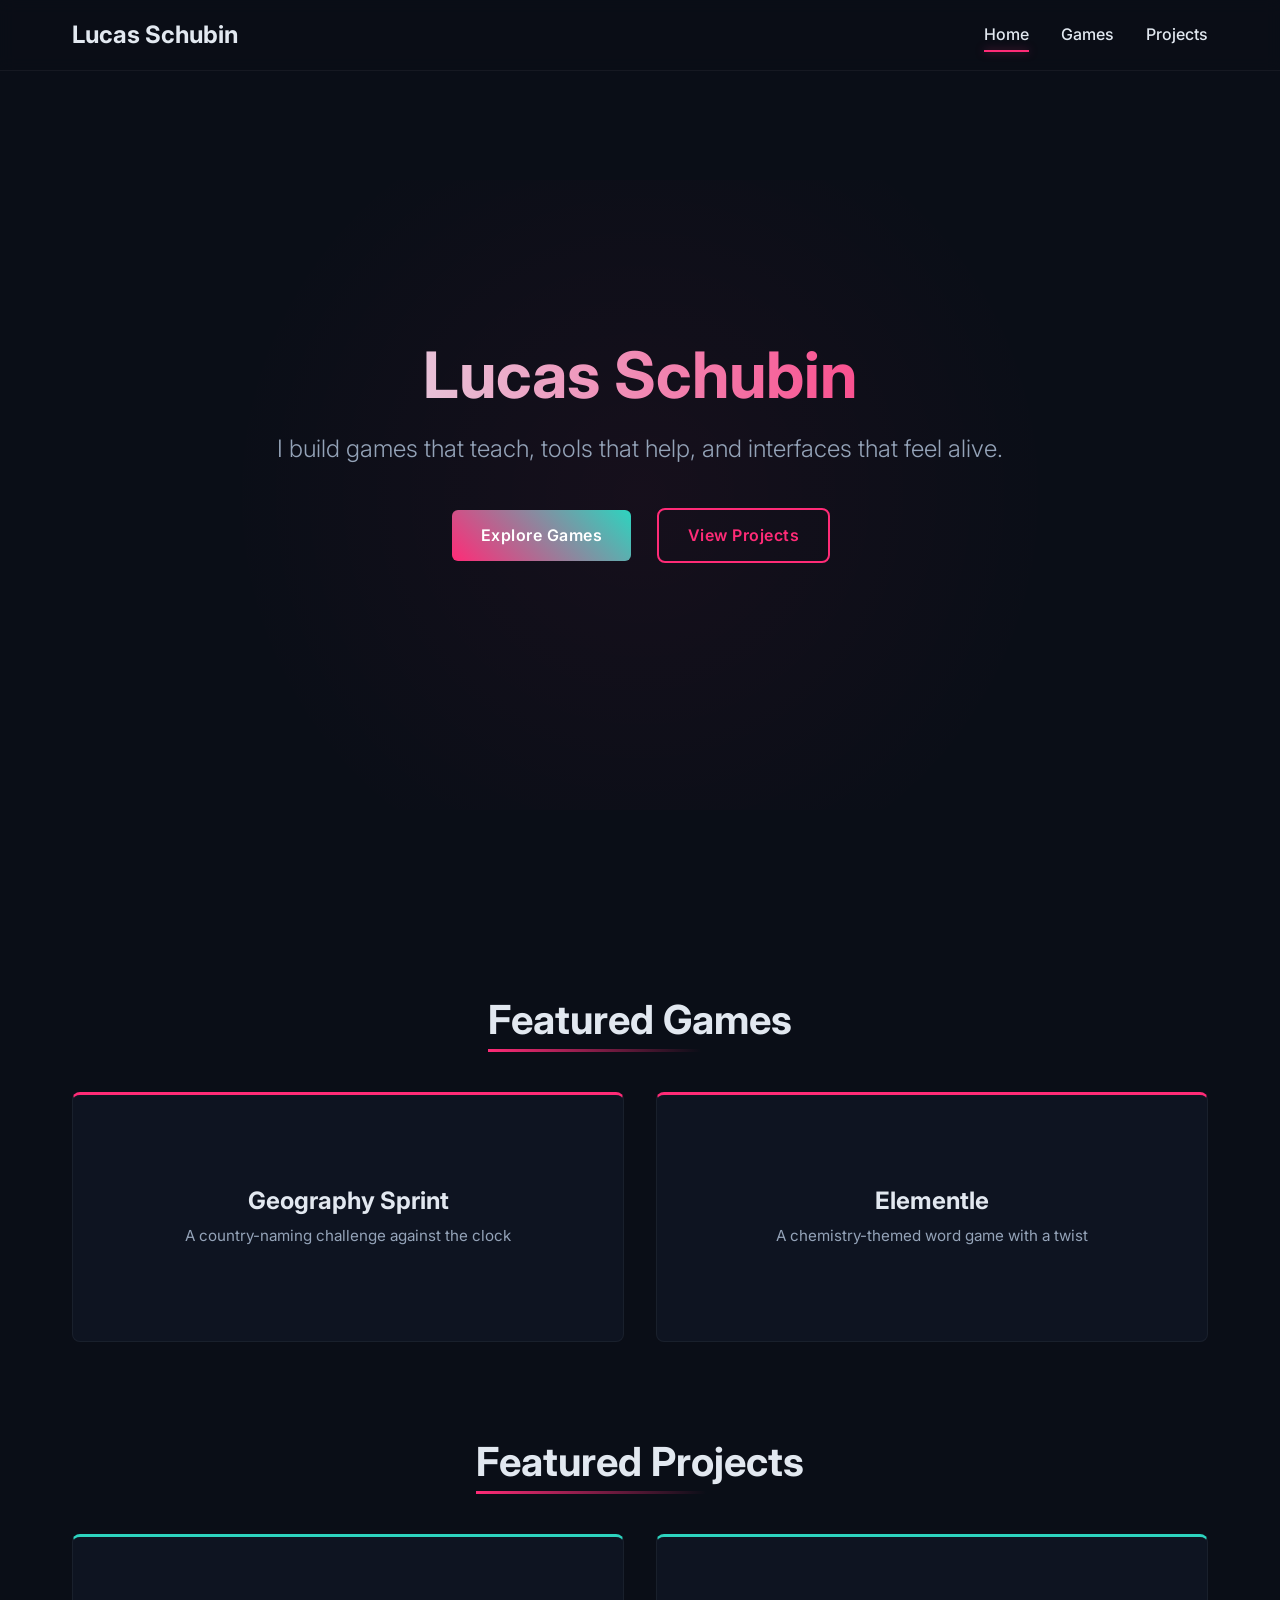
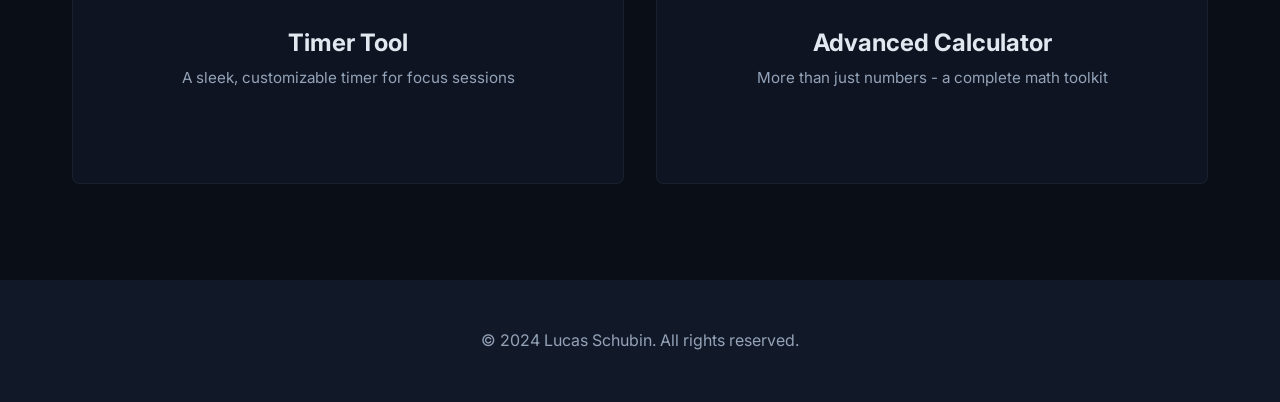
==== public/index.html @ c60bad05 "Initial commit: added homepage structure and design files" ====
<!DOCTYPE html>
<html lang="en">
<head>
    <meta charset="UTF-8">
    <meta name="viewport" content="width=device-width, initial-scale=1.0">
    <title>Lucas Schubin | Portfolio</title>
    <link rel="stylesheet" href="style.css">
    <link rel="preconnect" href="https://fonts.googleapis.com">
    <link rel="preconnect" href="https://fonts.gstatic.com" crossorigin>
    <link href="https://fonts.googleapis.com/css2?family=Inter:wght@300;400;600;700&family=JetBrains+Mono:wght@400;700&display=swap" rel="stylesheet">
</head>
<body>
    <header class="nav-container">
        <nav class="main-nav">
            <div class="logo">
                <a href="index.html">Lucas Schubin</a>
            </div>
            <ul class="nav-links">
                <li><a href="index.html" class="active">Home</a></li>
                <li><a href="games/index.html">Games</a></li>
                <li><a href="projects/index.html">Projects</a></li>
            </ul>
        </nav>
    </header>

    <main>
        <section class="hero-section">
            <div class="hero-content reveal-element">
                <h1>Lucas Schubin</h1>
                <p class="tagline">I build games that teach, tools that help, and interfaces that feel alive.</p>
                <div class="cta-buttons">
                    <a href="games/index.html" class="cta-button primary">Explore Games</a>
                    <a href="projects/index.html" class="cta-button secondary">View Projects</a>
                </div>
            </div>
        </section>

        <section class="featured-section reveal-element">
            <h2>Featured Games</h2>
            <div class="tiles-container">
                <a href="games/geography/" class="tile game-tile" data-title="Geography Sprint">
                    <div class="tile-content">
                        <h3>Geography Sprint</h3>
                        <p>A country-naming challenge against the clock</p>
                    </div>
                    <div class="code-reveal"></div>
                </a>
                <a href="games/elementle/" class="tile game-tile" data-title="Elementle">
                    <div class="tile-content">
                        <h3>Elementle</h3>
                        <p>A chemistry-themed word game with a twist</p>
                    </div>
                    <div class="code-reveal"></div>
                </a>
            </div>
        </section>

        <section class="featured-section reveal-element">
            <h2>Featured Projects</h2>
            <div class="tiles-container">
                <a href="projects/timer/" class="tile project-tile" data-title="Timer Tool">
                    <div class="tile-content">
                        <h3>Timer Tool</h3>
                        <p>A sleek, customizable timer for focus sessions</p>
                    </div>
                    <div class="code-reveal"></div>
                </a>
                <a href="projects/calculator/" class="tile project-tile" data-title="Advanced Calculator">
                    <div class="tile-content">
                        <h3>Advanced Calculator</h3>
                        <p>More than just numbers - a complete math toolkit</p>
                    </div>
                    <div class="code-reveal"></div>
                </a>
            </div>
        </section>
    </main>

    <footer class="reveal-element">
        <p>&copy; 2024 Lucas Schubin. All rights reserved.</p>
    </footer>

    <script src="scripts.js"></script>
</body>
</html>
---- public/style.css ----
:root {
    --bg-color: #0a0e17;
    --bg-color-alt: #111827;
    --text-color: #e2e8f0;
    --text-muted: #94a3b8;
    --accent-color: #ff2b77;
    --accent-glow: rgba(255, 43, 119, 0.5);
    --accent-secondary: #2dd4bf;
    --nav-bg: rgba(10, 14, 23, 0.8);
    --border-radius: 8px;
    --card-bg: rgba(17, 24, 39, 0.7);
    --card-hover: rgba(30, 41, 59, 0.8);
    --transition-speed: 0.3s;
}

* {
    margin: 0;
    padding: 0;
    box-sizing: border-box;
}

body {
    font-family: 'Inter', sans-serif;
    background-color: var(--bg-color);
    color: var(--text-color);
    line-height: 1.6;
    overflow-x: hidden;
}

h1, h2, h3 {
    font-weight: 700;
    line-height: 1.2;
}

a {
    text-decoration: none;
    color: inherit;
    transition: color var(--transition-speed) ease;
}

/* Navigation */
.nav-container {
    position: fixed;
    top: 0;
    left: 0;
    width: 100%;
    z-index: 100;
    background-color: var(--nav-bg);
    backdrop-filter: blur(8px);
    border-bottom: 1px solid rgba(255, 255, 255, 0.05);
}

.main-nav {
    display: flex;
    justify-content: space-between;
    align-items: center;
    max-width: 1200px;
    margin: 0 auto;
    padding: 1rem 2rem;
}

.logo a {
    font-size: 1.5rem;
    font-weight: 700;
    color: var(--text-color);
    position: relative;
}

.logo a::after {
    content: '';
    position: absolute;
    width: 0;
    height: 2px;
    bottom: -4px;
    left: 0;
    background-color: var(--accent-color);
    box-shadow: 0 0 8px var(--accent-glow);
    transition: width var(--transition-speed) ease;
}

.logo a:hover::after {
    width: 100%;
}

.nav-links {
    display: flex;
    list-style: none;
    gap: 2rem;
}

.nav-links a {
    position: relative;
    padding-bottom: 4px;
    font-weight: 500;
}

.nav-links a::after {
    content: '';
    position: absolute;
    width: 0;
    height: 2px;
    bottom: -4px;
    left: 0;
    background-color: var(--accent-color);
    box-shadow: 0 0 8px var(--accent-glow);
    transition: width var(--transition-speed) ease;
}

.nav-links a:hover::after,
.nav-links a.active::after {
    width: 100%;
}

/* Hero Section */
.hero-section {
    height: 100vh;
    display: flex;
    align-items: center;
    justify-content: center;
    padding: 0 2rem;
    text-align: center;
    position: relative;
    overflow: hidden;
}

.hero-section::before {
    content: '';
    position: absolute;
    top: 20%;
    left: -10%;
    width: 120%;
    height: 70%;
    background: radial-gradient(circle at center, var(--accent-glow) 0%, transparent 50%);
    opacity: 0.1;
    z-index: -1;
}

.hero-content {
    max-width: 800px;
}

.hero-content h1 {
    font-size: 4rem;
    margin-bottom: 1rem;
    background: linear-gradient(to right, var(--text-color), var(--accent-color));
    -webkit-background-clip: text;
    background-clip: text;
    color: transparent;
}

.tagline {
    font-size: 1.5rem;
    margin-bottom: 2.5rem;
    color: var(--text-muted);
    font-weight: 300;
}

.cta-buttons {
    display: flex;
    gap: 1.5rem;
    justify-content: center;
}

.cta-button {
    display: inline-block;
    padding: 0.8rem 1.8rem;
    border-radius: var(--border-radius);
    font-weight: 600;
    letter-spacing: 0.5px;
    border: 2px solid transparent;
    position: relative;
    overflow: hidden;
    z-index: 1;
    transition: all var(--transition-speed) ease;
}

.cta-button::before {
    content: '';
    position: absolute;
    top: 0;
    left: 0;
    width: 100%;
    height: 100%;
    background: linear-gradient(45deg, var(--accent-color), var(--accent-secondary));
    z-index: -1;
    transition: all var(--transition-speed) ease;
}

.cta-button.primary {
    color: white;
}

.cta-button.secondary {
    background: transparent;
    border: 2px solid var(--accent-color);
    color: var(--accent-color);
}

.cta-button.secondary::before {
    opacity: 0;
}

.cta-button:hover {
    transform: translateY(-3px);
    box-shadow: 0 6px 15px rgba(0, 0, 0, 0.3);
}

.cta-button.primary:hover::before {
    filter: brightness(1.2);
}

.cta-button.secondary:hover {
    border-color: var(--accent-secondary);
    color: var(--accent-secondary);
}

/* Featured Sections */
.featured-section {
    max-width: 1200px;
    margin: 6rem auto;
    padding: 0 2rem;
}

.featured-section h2 {
    font-size: 2.5rem;
    margin-bottom: 2.5rem;
    text-align: center;
    position: relative;
    display: inline-block;
    padding-bottom: 0.5rem;
    left: 50%;
    transform: translateX(-50%);
}

.featured-section h2::after {
    content: '';
    position: absolute;
    bottom: 0;
    left: 0;
    width: 70%;
    height: 3px;
    background: linear-gradient(to right, var(--accent-color), transparent);
}

.tiles-container {
    display: grid;
    grid-template-columns: repeat(auto-fit, minmax(300px, 1fr));
    gap: 2rem;
}

.tile {
    display: flex;
    flex-direction: column;
    align-items: center;
    justify-content: center;
    background: var(--card-bg);
    border-radius: var(--border-radius);
    padding: 2rem;
    height: 250px;
    position: relative;
    overflow: hidden;
    border: 1px solid rgba(255, 255, 255, 0.05);
    transition: all var(--transition-speed) ease;
}

.tile::before {
    content: '';
    position: absolute;
    top: 0;
    left: 0;
    width: 100%;
    height: 100%;
    background: linear-gradient(135deg, var(--accent-glow), transparent);
    opacity: 0;
    transition: opacity var(--transition-speed) ease;
}

.tile:hover {
    transform: translateY(-5px) scale(1.02);
    background: var(--card-hover);
    box-shadow: 0 10px 20px rgba(0, 0, 0, 0.2), 
                0 0 15px var(--accent-glow);
}

.tile:hover::before {
    opacity: 0.1;
}

.tile-content {
    z-index: 2;
    text-align: center;
}

.tile h3 {
    font-size: 1.5rem;
    margin-bottom: 0.5rem;
}

.tile p {
    color: var(--text-muted);
    font-size: 0.95rem;
}

.game-tile {
    border-top: 3px solid var(--accent-color);
}

.project-tile {
    border-top: 3px solid var(--accent-secondary);
}

.code-reveal {
    position: absolute;
    top: 0;
    left: 0;
    width: 100%;
    height: 100%;
    background-color: rgba(0, 0, 0, 0.8);
    display: flex;
    align-items: center;
    justify-content: center;
    opacity: 0;
    z-index: -1;
}

/* Gallery Pages Styles */
.section-header {
    text-align: center;
    padding: 120px 2rem 40px;
}

.section-header h1 {
    font-size: 3.5rem;
    margin-bottom: 1rem;
    background: linear-gradient(to right, var(--text-color), var(--accent-color));
    -webkit-background-clip: text;
    background-clip: text;
    color: transparent;
}

.section-description {
    font-size: 1.2rem;
    color: var(--text-muted);
    max-width: 600px;
    margin: 0 auto;
}

.gallery-container {
    max-width: 1200px;
    margin: 2rem auto 6rem;
    padding: 0 2rem;
}

.gallery-grid {
    display: grid;
    grid-template-columns: repeat(auto-fill, minmax(280px, 1fr));
    gap: 2rem;
}

.gallery-item {
    background: var(--card-bg);
    border-radius: var(--border-radius);
    overflow: hidden;
    transition: all var(--transition-speed) ease;
    height: 280px;
    border: 1px solid rgba(255, 255, 255, 0.05);
    display: flex;
    flex-direction: column;
    justify-content: center;
    text-align: center;
    position: relative;
}

.gallery-item:hover {
    transform: translateY(-5px);
    box-shadow: 0 15px 30px rgba(0, 0, 0, 0.3), 
                0 0 15px var(--accent-glow);
    background: var(--card-hover);
}

.gallery-item::before {
    content: '';
    position: absolute;
    top: 0;
    width: 100%;
    height: 3px;
    background: linear-gradient(to right, var(--accent-color), var(--accent-secondary));
}

.gallery-item-content {
    padding: 2rem;
}

.gallery-icon {
    font-size: 3rem;
    margin-bottom: 1rem;
    filter: drop-shadow(0 0 8px var(--accent-glow));
}

.gallery-item h3 {
    margin-bottom: 0.5rem;
    font-size: 1.5rem;
}

.gallery-item p {
    color: var(--text-muted);
    font-size: 0.9rem;
}

.coming-soon {
    border: 1px dashed rgba(255, 255, 255, 0.1);
    background-color: rgba(17, 24, 39, 0.4);
    cursor: default;
}

.coming-soon:hover {
    transform: none;
    box-shadow: none;
    background-color: rgba(17, 24, 39, 0.4);
}

.coming-soon::before {
    background: linear-gradient(to right, rgba(255, 255, 255, 0.1), transparent);
}

.coming-soon .gallery-icon {
    opacity: 0.6;
    filter: grayscale(0.5) drop-shadow(0 0 5px rgba(255, 255, 255, 0.1));
}

.coming-soon h3,
.coming-soon p {
    opacity: 0.6;
}

/* Game and Project Pages */
.game-container,
.project-container {
    max-width: 1200px;
    margin: 0 auto;
    padding: 120px 2rem 4rem;
}

.game-header,
.project-header {
    text-align: center;
    margin-bottom: 3rem;
}

.game-header h1,
.project-header h1 {
    font-size: 3rem;
    margin-bottom: 1rem;
    background: linear-gradient(to right, var(--text-color), var(--accent-color));
    -webkit-background-clip: text;
    background-clip: text;
    color: transparent;
}

.game-header p,
.project-header p {
    font-size: 1.2rem;
    color: var(--text-muted);
}

.game-content,
.project-content {
    background: var(--card-bg);
    border-radius: var(--border-radius);
    padding: 3rem;
    min-height: 400px;
    display: flex;
    align-items: center;
    justify-content: center;
    border: 1px solid rgba(255, 255, 255, 0.05);
    position: relative;
    overflow: hidden;
}

.game-content::before,
.project-content::before {
    content: '';
    position: absolute;
    top: 0;
    left: 0;
    width: 100%;
    height: 100%;
    background: radial-gradient(circle at center, var(--accent-glow) 0%, transparent 70%);
    opacity: 0.05;
    z-index: 0;
}

.game-placeholder,
.project-placeholder {
    font-size: 1.5rem;
    color: var(--text-muted);
    position: relative;
    z-index: 1;
}

/* Code line styles for the code reveal effect */
.code-container {
    font-family: 'JetBrains Mono', monospace;
    color: #a3acb9;
    font-size: 0.8rem;
    text-align: left;
    width: 90%;
    max-height: 90%;
    overflow: hidden;
}

.code-line {
    margin-bottom: 0.2rem;
    white-space: pre;
}

/* Footer */
footer {
    text-align: center;
    padding: 3rem;
    color: var(--text-muted);
    background-color: var(--bg-color-alt);
    margin-top: 4rem;
}

/* Animation Classes */
.reveal-element {
    opacity: 0;
    transform: translateY(20px);
    transition: opacity 0.6s ease, transform 0.6s ease;
}

.reveal-element.active {
    opacity: 1;
    transform: translateY(0);
}

.typed-text {
    display: inline-block;
    position: relative;
}

.typed-text::after {
    content: '|';
    position: absolute;
    right: -4px;
    animation: blink 0.7s infinite;
}

@keyframes blink {
    0%, 100% { opacity: 1; }
    50% { opacity: 0; }
}

/* Responsive Styles */
@media (max-width: 768px) {
    .main-nav {
        padding: 1rem;
    }
    
    .nav-links {
        gap: 1rem;
    }
    
    .hero-content h1 {
        font-size: 2.5rem;
    }
    
    .tagline {
        font-size: 1.1rem;
    }
    
    .cta-buttons {
        flex-direction: column;
        gap: 1rem;
    }
    
    .featured-section h2 {
        font-size: 2rem;
    }
    
    .tiles-container {
        grid-template-columns: 1fr;
    }
    
    .section-header h1 {
        font-size: 2.5rem;
    }
    
    .section-description {
        font-size: 1rem;
    }
    
    .gallery-grid {
        grid-template-columns: 1fr;
    }
    
    .game-header h1,
    .project-header h1 {
        font-size: 2.5rem;
    }
    
    .game-content,
    .project-content {
        padding: 2rem;
    }
}

@media (max-width: 480px) {
    .main-nav {
        flex-direction: column;
        gap: 1rem;
    }
    
    .nav-links {
        justify-content: center;
        width: 100%;
    }
    
    .hero-content h1 {
        font-size: 2rem;
    }
    
    .tile {
        padding: 1.5rem;
    }
    
    .gallery-item {
        height: 240px;
    }
    
    .game-content,
    .project-content {
        padding: 1.5rem;
    }
    
    .game-placeholder,
    .project-placeholder {
        font-size: 1.2rem;
    }
}
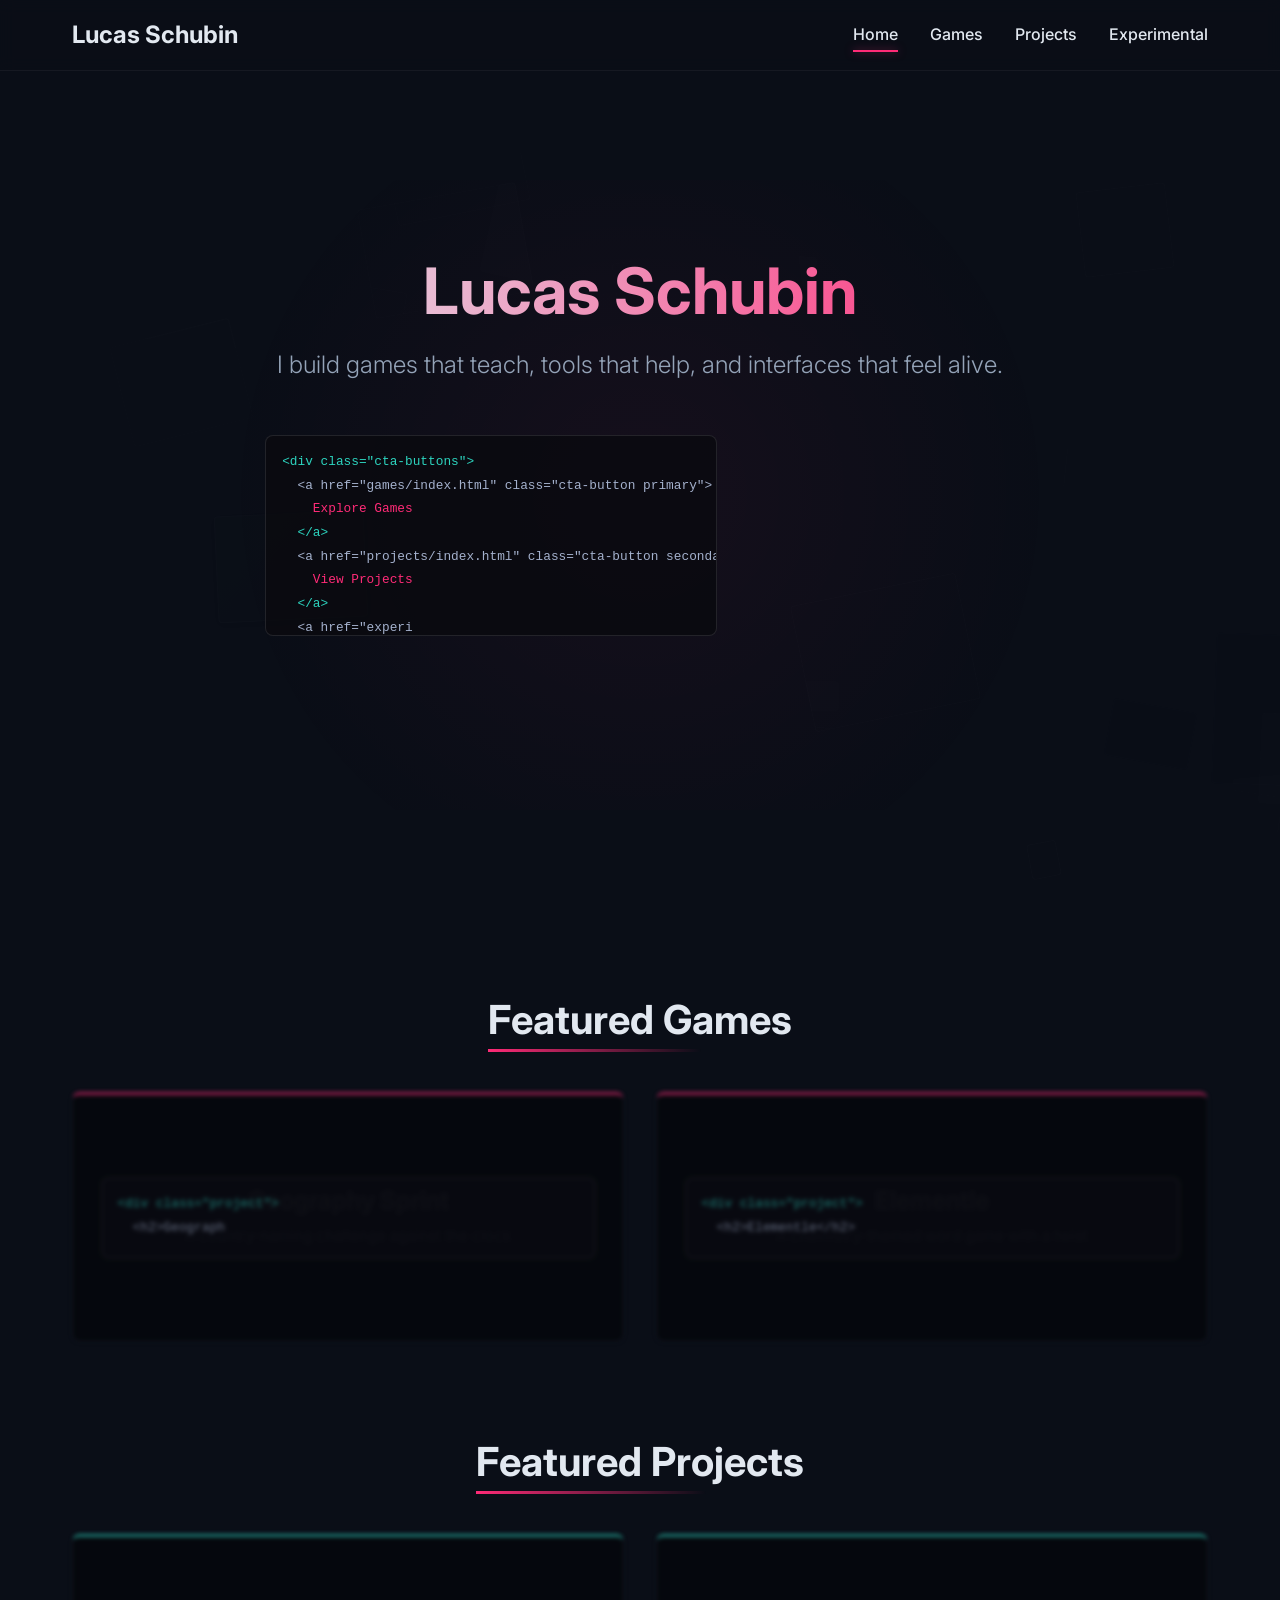
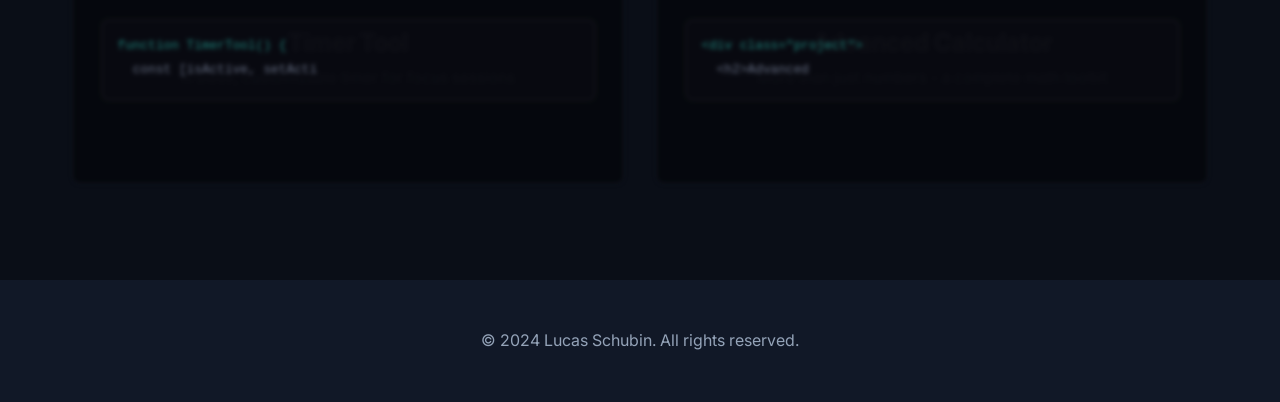
==== commit 123d502e: "experimental home page UI fixes" ====
--- a/public/index.html
+++ b/public/index.html
@@ -19,6 +19,7 @@
                 <li><a href="index.html" class="active">Home</a></li>
                 <li><a href="games/index.html">Games</a></li>
                 <li><a href="projects/index.html">Projects</a></li>
+                <li><a href="experimental-homepage/index.html" class="experimental-link">Experimental</a></li>
             </ul>
         </nav>
     </header>
@@ -31,6 +32,7 @@
                 <div class="cta-buttons">
                     <a href="games/index.html" class="cta-button primary">Explore Games</a>
                     <a href="projects/index.html" class="cta-button secondary">View Projects</a>
+                    <a href="experimental-homepage/index.html" class="cta-button experimental">Try Experimental UI</a>
                 </div>
             </div>
         </section>
--- a/public/style.css
+++ b/public/style.css
@@ -25,6 +25,8 @@
     color: var(--text-color);
     line-height: 1.6;
     overflow-x: hidden;
+    position: relative;
+    min-height: 100vh;
 }
 
 h1, h2, h3 {
@@ -36,6 +38,65 @@
     text-decoration: none;
     color: inherit;
     transition: color var(--transition-speed) ease;
+}
+
+/* Background Animation */
+.background-animation {
+    position: fixed;
+    top: 0;
+    left: 0;
+    width: 100%;
+    height: 100%;
+    z-index: 0;
+    pointer-events: none;
+    overflow: hidden;
+}
+
+.bg-cell {
+    position: absolute;
+    border-radius: 4px;
+    background-color: rgba(255, 255, 255, 0.05);
+    border: 1px solid rgba(255, 255, 255, 0.03);
+    transition: transform 0.8s cubic-bezier(0.25, 0.8, 0.25, 1), 
+                opacity 0.8s cubic-bezier(0.25, 0.8, 0.25, 1);
+}
+
+.bg-cell.interactive {
+    pointer-events: auto;
+    cursor: pointer;
+    border-color: rgba(255, 255, 255, 0.1);
+}
+
+.bg-cell.panel-3d {
+    background: linear-gradient(135deg, 
+                rgba(40, 45, 60, 0.6), 
+                rgba(20, 25, 35, 0.8));
+    box-shadow: 0 2px 10px rgba(0, 0, 0, 0.2);
+    transform-style: preserve-3d;
+    transition: transform 0.3s ease, box-shadow 0.3s ease;
+}
+
+.bg-cell.panel-3d:hover {
+    box-shadow: 0 5px 15px rgba(0, 0, 0, 0.3);
+}
+
+.cell-glow {
+    position: absolute;
+    top: 0;
+    left: 0;
+    width: 100%;
+    height: 100%;
+    border-radius: inherit;
+    opacity: 0;
+    transition: opacity 0.4s ease;
+    filter: blur(8px);
+    z-index: 1;
+}
+
+/* Make sure the main content appears above the background */
+main, header, footer {
+    position: relative;
+    z-index: 1;
 }
 
 /* Navigation */
@@ -161,6 +222,17 @@
     justify-content: center;
 }
 
+/* CTA Button Typing Effect */
+.cta-typing-container {
+    max-width: 600px;
+    width: 100%;
+    min-height: 200px;
+    margin: 0 auto;
+    display: flex;
+    align-items: center;
+    justify-content: center;
+}
+
 .cta-button {
     display: inline-block;
     padding: 0.8rem 1.8rem;
@@ -171,7 +243,11 @@
     position: relative;
     overflow: hidden;
     z-index: 1;
-    transition: all var(--transition-speed) ease;
+    transition: all var(--transition-speed) ease, 
+                opacity 0.5s ease, 
+                visibility 0.5s ease;
+    opacity: 0;
+    visibility: hidden;
 }
 
 .cta-button::before {
@@ -260,7 +336,17 @@
     position: relative;
     overflow: hidden;
     border: 1px solid rgba(255, 255, 255, 0.05);
-    transition: all var(--transition-speed) ease;
+    transition: all var(--transition-speed) ease, 
+                opacity 0.5s ease,
+                filter 0.5s ease;
+    /* Start with lower opacity for fade-in effect */
+    opacity: 0.6;
+    filter: blur(0px);
+}
+
+.tile.visible {
+    opacity: 1;
+    filter: blur(0px);
 }
 
 .tile::before {
@@ -321,6 +407,40 @@
     justify-content: center;
     opacity: 0;
     z-index: -1;
+    transition: opacity 0.3s ease, z-index 0s 0.3s;
+}
+
+/* Code Container Styles */
+.code-container {
+    font-family: 'JetBrains Mono', monospace;
+    color: #a3acb9;
+    font-size: 0.8rem;
+    text-align: left;
+    width: 90%;
+    max-height: 90%;
+    overflow: hidden;
+    padding: 1rem;
+    background-color: rgba(10, 10, 15, 0.8);
+    border-radius: var(--border-radius);
+    border: 1px solid rgba(255, 255, 255, 0.1);
+}
+
+.code-line {
+    margin-bottom: 0.2rem;
+    white-space: pre;
+}
+
+/* Add syntax highlighting colors for better readability */
+.code-line {
+    color: #a4b1cd; /* Default color */
+}
+
+.code-line:nth-child(3n) {
+    color: var(--accent-color);
+}
+
+.code-line:nth-child(3n+1) {
+    color: var(--accent-secondary);
 }
 
 /* Gallery Pages Styles */
@@ -361,7 +481,9 @@
     background: var(--card-bg);
     border-radius: var(--border-radius);
     overflow: hidden;
-    transition: all var(--transition-speed) ease;
+    transition: all var(--transition-speed) ease,
+                opacity 0.5s ease,
+                filter 0.5s ease;
     height: 280px;
     border: 1px solid rgba(255, 255, 255, 0.05);
     display: flex;
@@ -369,6 +491,14 @@
     justify-content: center;
     text-align: center;
     position: relative;
+    /* Start with lower opacity for fade-in effect */
+    opacity: 0.6;
+    filter: blur(0px);
+}
+
+.gallery-item.visible {
+    opacity: 1;
+    filter: blur(0px);
 }
 
 .gallery-item:hover {
@@ -411,6 +541,7 @@
     border: 1px dashed rgba(255, 255, 255, 0.1);
     background-color: rgba(17, 24, 39, 0.4);
     cursor: default;
+    opacity: 0.5;
 }
 
 .coming-soon:hover {
@@ -498,22 +629,6 @@
     z-index: 1;
 }
 
-/* Code line styles for the code reveal effect */
-.code-container {
-    font-family: 'JetBrains Mono', monospace;
-    color: #a3acb9;
-    font-size: 0.8rem;
-    text-align: left;
-    width: 90%;
-    max-height: 90%;
-    overflow: hidden;
-}
-
-.code-line {
-    margin-bottom: 0.2rem;
-    white-space: pre;
-}
-
 /* Footer */
 footer {
     text-align: center;
@@ -552,6 +667,47 @@
     50% { opacity: 0; }
 }
 
+/* Enhanced glow effects */
+@keyframes glow-pulse {
+    0% { box-shadow: 0 0 5px var(--accent-glow); }
+    50% { box-shadow: 0 0 15px var(--accent-glow), 0 0 30px var(--accent-glow); }
+    100% { box-shadow: 0 0 5px var(--accent-glow); }
+}
+
+/* Experimental link and button styles */
+.experimental-link {
+    position: relative;
+    overflow: hidden;
+}
+
+.experimental-link::after {
+    content: '';
+    position: absolute;
+    bottom: -2px;
+    left: 0;
+    width: 100%;
+    height: 2px;
+    background: linear-gradient(90deg, #6b46c1, #3182ce);
+    transform: translateX(-100%);
+    transition: transform 0.3s ease;
+}
+
+.experimental-link:hover::after {
+    transform: translateX(0);
+}
+
+.cta-button.experimental {
+    background: linear-gradient(135deg, #6b46c1, #3182ce);
+    color: white;
+    border: none;
+    transition: all 0.3s ease;
+}
+
+.cta-button.experimental:hover {
+    box-shadow: 0 6px 12px rgba(107, 70, 193, 0.3);
+    transform: translateY(-3px);
+}
+
 /* Responsive Styles */
 @media (max-width: 768px) {
     .main-nav {
@@ -604,6 +760,11 @@
     .project-content {
         padding: 2rem;
     }
+
+    /* Reduce number of background cells on mobile */
+    .bg-cell:nth-child(odd) {
+        display: none;
+    }
 }
 
 @media (max-width: 480px) {
@@ -638,4 +799,9 @@
     .project-placeholder {
         font-size: 1.2rem;
     }
+
+    /* Further reduce background cells on small mobile */
+    .bg-cell:nth-child(3n) {
+        display: none;
+    }
 } 
